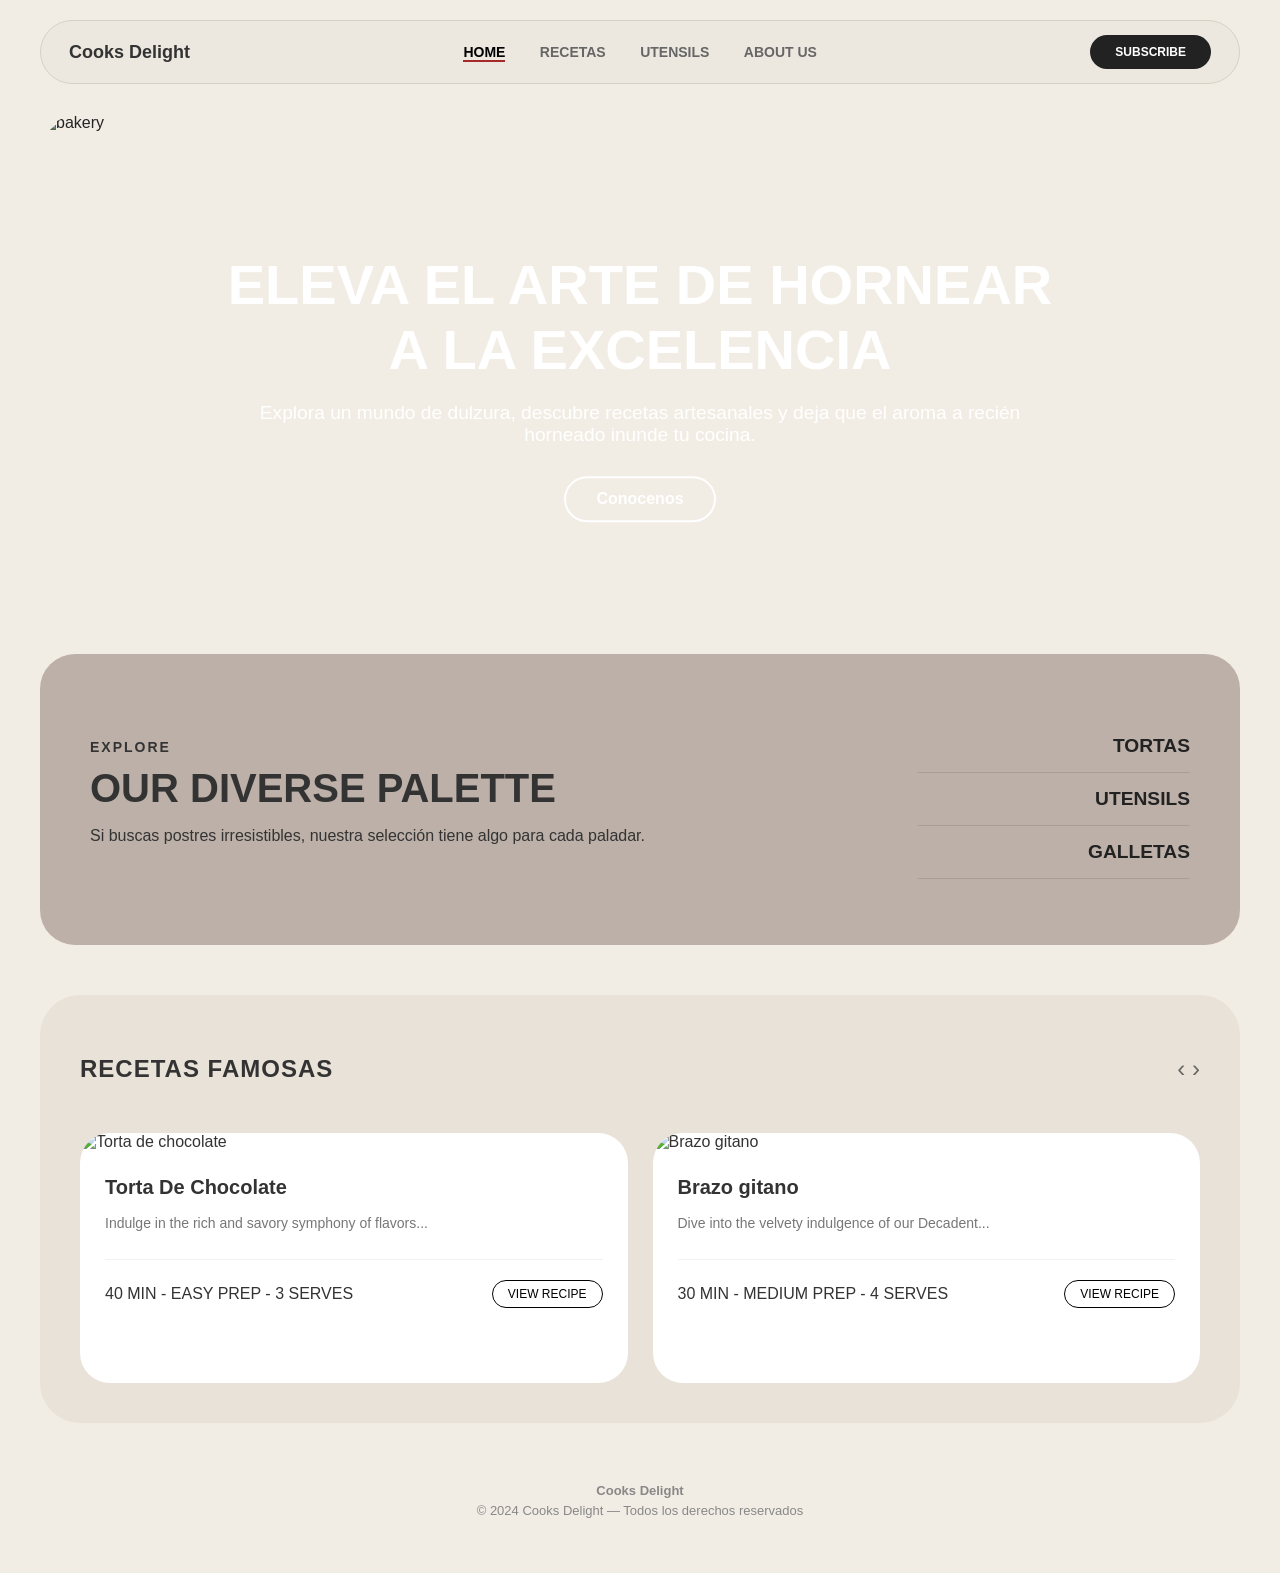
==== index.html @ b6baf839 "Rename Inicio.html to index.html" ====
<!DOCTYPE html>
<html lang="es">
<head>
    <meta charset="UTF-8">
    <title>Cooks Delight — Recetario</title>
    <link rel="stylesheet" href="style.css">
</head>
<body>

    <header>
        <div class="logo">Cooks Delight</div>
        <nav>
            <a href="Inicio.html" class="linea">Home</a>
            <a href="recetas.html">Recetas</a>
            <a href="utensils.html">Utensils</a>
            <a href="ABOUT US.html">About Us</a>
        </nav>
        <a href="SUSCRIBE.html" class="subscribe">Subscribe</a>
    </header>

    <main>
        <div class="banner">
            <img src="https://i.pinimg.com/736x/f3/13/a3/f313a300eccd07044f917df49540e6e6.jpg" alt="bakery">
            <div class="banner-text">
                <h2>Eleva el Arte de Hornear a la Excelencia</h2>
                <p>Explora un mundo de dulzura, descubre recetas artesanales y deja que el aroma a recién horneado inunde tu cocina.</p>
                <a href="ABOUT US.html" class="boton">Conocenos</a>
            </div>
        </div>

        <div class="especialidades">
            <div class="esp-info">
                <span>EXPLORE</span>
                <h2>OUR DIVERSE PALETTE</h2>
                <p>Si buscas postres irresistibles, nuestra selección tiene algo para cada paladar.</p>
            </div>
            <ul class="lista-categorias">
                <li><a href="Tortas.html">TORTAS</a></li>
                <li><a href="utensils.html">UTENSILS</a></li>
                <li><a href="Galletas.html">GALLETAS</a></li>
            </ul>
        </div>

        <section class="recetas">
            <div class="header-row">
                <h2>RECETAS FAMOSAS</h2>
                <div class="signo"> ‹ › </div>
            </div>

            <div class="grid-recetas">
                <article class="card-receta">
                    <img src="https://i.pinimg.com/1200x/69/18/2a/69182a825af5ed9f738c2f8cb7fec6d6.jpg" alt="Torta de chocolate">
                    <div class="card-body">
                        <h3>Torta De Chocolate</h3>
                        <p>Indulge in the rich and savory symphony of flavors...</p>
                        <footer>
                            <span class="meta">40 MIN - EASY PREP - 3 SERVES</span>
                            <a href="chocolate.html" class="recipe-link">VIEW RECIPE</a>
                        </footer>
                    </div>
                </article>

                <article class="card-receta">
                    <img src="https://i.pinimg.com/736x/73/40/bf/7340bfeecb222ffee7084b426afbef71.jpg" alt="Brazo gitano">
                    <div class="card-body">
                        <h3>Brazo gitano</h3>
                        <p>Dive into the velvety indulgence of our Decadent...</p>
                        <footer>
                            <span class="footer text">30 MIN - MEDIUM PREP - 4 SERVES</span>
                            <a href="brazo gitano.html" class="recipe-link">VIEW RECIPE</a>
                        </footer>
                    </div>
                </article>
            </div>
        </section>
    </main>

    <footer>
        <p><strong>Cooks Delight</strong></p>
        <p>© 2024 Cooks Delight — Todos los derechos reservados</p>
    </footer>

</body>
</html>
---- style.css ----
body {
    background-color: #f2ede4;
    font-family: 'Segoe UI', sans-serif;
    color: #333;
    margin: 0;
    padding: 0 40px;
}


header {
    display: flex;
    justify-content: space-between;
    align-items: center;
    background-color: #ede8df;
    border-radius: 50px;
    border: 1px solid #d8d0c4;
    padding-top: 14px;
    padding-bottom: 14px;
    padding-left: 28px;
    padding-right: 28px;
    margin-top: 20px;
    margin-bottom: 30px;
}

header .logo {
    font-weight: bold;
    font-size: 18px;
}

header nav a {
    text-decoration: none;
    color: #666;
    margin: 0 15px;
    font-size: 14px;
    font-weight: bold;
    text-transform: uppercase;
}

header nav a.linea {
    color: #000;
    border-bottom: 2px solid brown;
}

.subscribe {
    background: #222;
    color: white;
    border-radius: 25px;
    padding: 10px 25px;
    text-decoration: none;
    font-size: 12px;
    font-family: 'Segoe UI', sans-serif;
    font-weight: bold;
    text-transform: uppercase;
}


.banner {
    position: relative;
    height: 500px;
    border-radius: 40px;
    overflow: hidden;
    margin-bottom: 40px;
}

.banner img {
    width: 100%;
    height: 100%;
    object-fit: cover;
    filter: brightness(70%); /* Oscurece un poco la imagen para que se lea el texto + IA */
}

.banner-text {
    position: absolute;
    top: 50%;
    left: 50%;
    transform: translate(-50%, -50%);
    text-align: center;
    color: white;
    width: 70%;
}

.banner-text h2 {
    font-size: 3.5rem;
    text-transform: uppercase;
    margin-bottom: 15px;
}

.banner-text p {
    font-size: 1.2rem;
    margin-bottom: 30px;
}

.boton {
    background-color: transparent;
    color: white;
    border: 2px solid white;
    padding: 12px 30px;
    border-radius: 30px;
    font-weight: bold;
    display: inline-block;
    text-decoration: none;
}


.especialidades {
    background-color: #bcb0a8;
    border-radius: 35px;
    display: flex;
    justify-content: space-between;
    align-items: center;
    padding: 50px;
    margin-bottom: 50px;
}

.esp-info span {
    font-weight: bold;
    letter-spacing: 2px;
    font-size: 14px;
}

.esp-info h2 {
    font-size: 2.5rem;
    margin: 10px 0;
}

.lista-categorias {
    list-style: none;
    padding: 0;
    flex: 0.5;
}

.lista-categorias li {
    border-bottom: 1px solid rgba(0,0,0,0.1);
    padding: 15px 0;
    text-align: right;
}

.lista-categorias a {
    text-decoration: none;
    color: #222;
    font-weight: bold;
    font-size: 1.2rem;
}


.recetas  {
    background-color: #e9e2d8;
    padding: 40px;
    border-radius: 40px;
    margin-bottom: 60px;
}

.header-row {
    display: flex;
    justify-content: space-between;
    align-items: center;
    margin-bottom: 30px;
}

.header-row h2 {
    font-size: 24px;
    letter-spacing: 1px;
}

.signo {
    font-size: 24px;
    color: #666;
}

.grid-recetas {
    display: flex; 
    gap: 25px;
}

.card-receta {
    background-color: white;
    border-radius: 30px;
    flex: 1;
    overflow: hidden;
}

.card-receta img {
    width: 100%;
    height: 280px;
    object-fit: cover;
}

.card-body {
    padding: 25px;
}

.card-body h3 {
    margin: 0 0 10px;
    font-size: 20px;
}

.card-body p {
    color: #777;
    font-size: 14px;
    line-height: 1.5;
}

.card-body footer {
    display: flex;
    justify-content: space-between;
    align-items: center;
    margin-top: 25px;
    border-top: 1px solid #f2f2f2;
    padding-top: 20px;
}

.footer text {
    font-size: 10px;
    font-weight: bold;
    color: #444444fe;
}

.recipe-link {
    text-decoration: none;
    color: black;
    border: 1px solid black;
    padding: 6px 15px;
    border-radius: 20px;
    font-size: 12px;
}


footer {
    text-align: center;
    padding-bottom: 50px;
}

footer p {
    color: #888;
    font-size: 13px;
    margin: 5px 0;
}
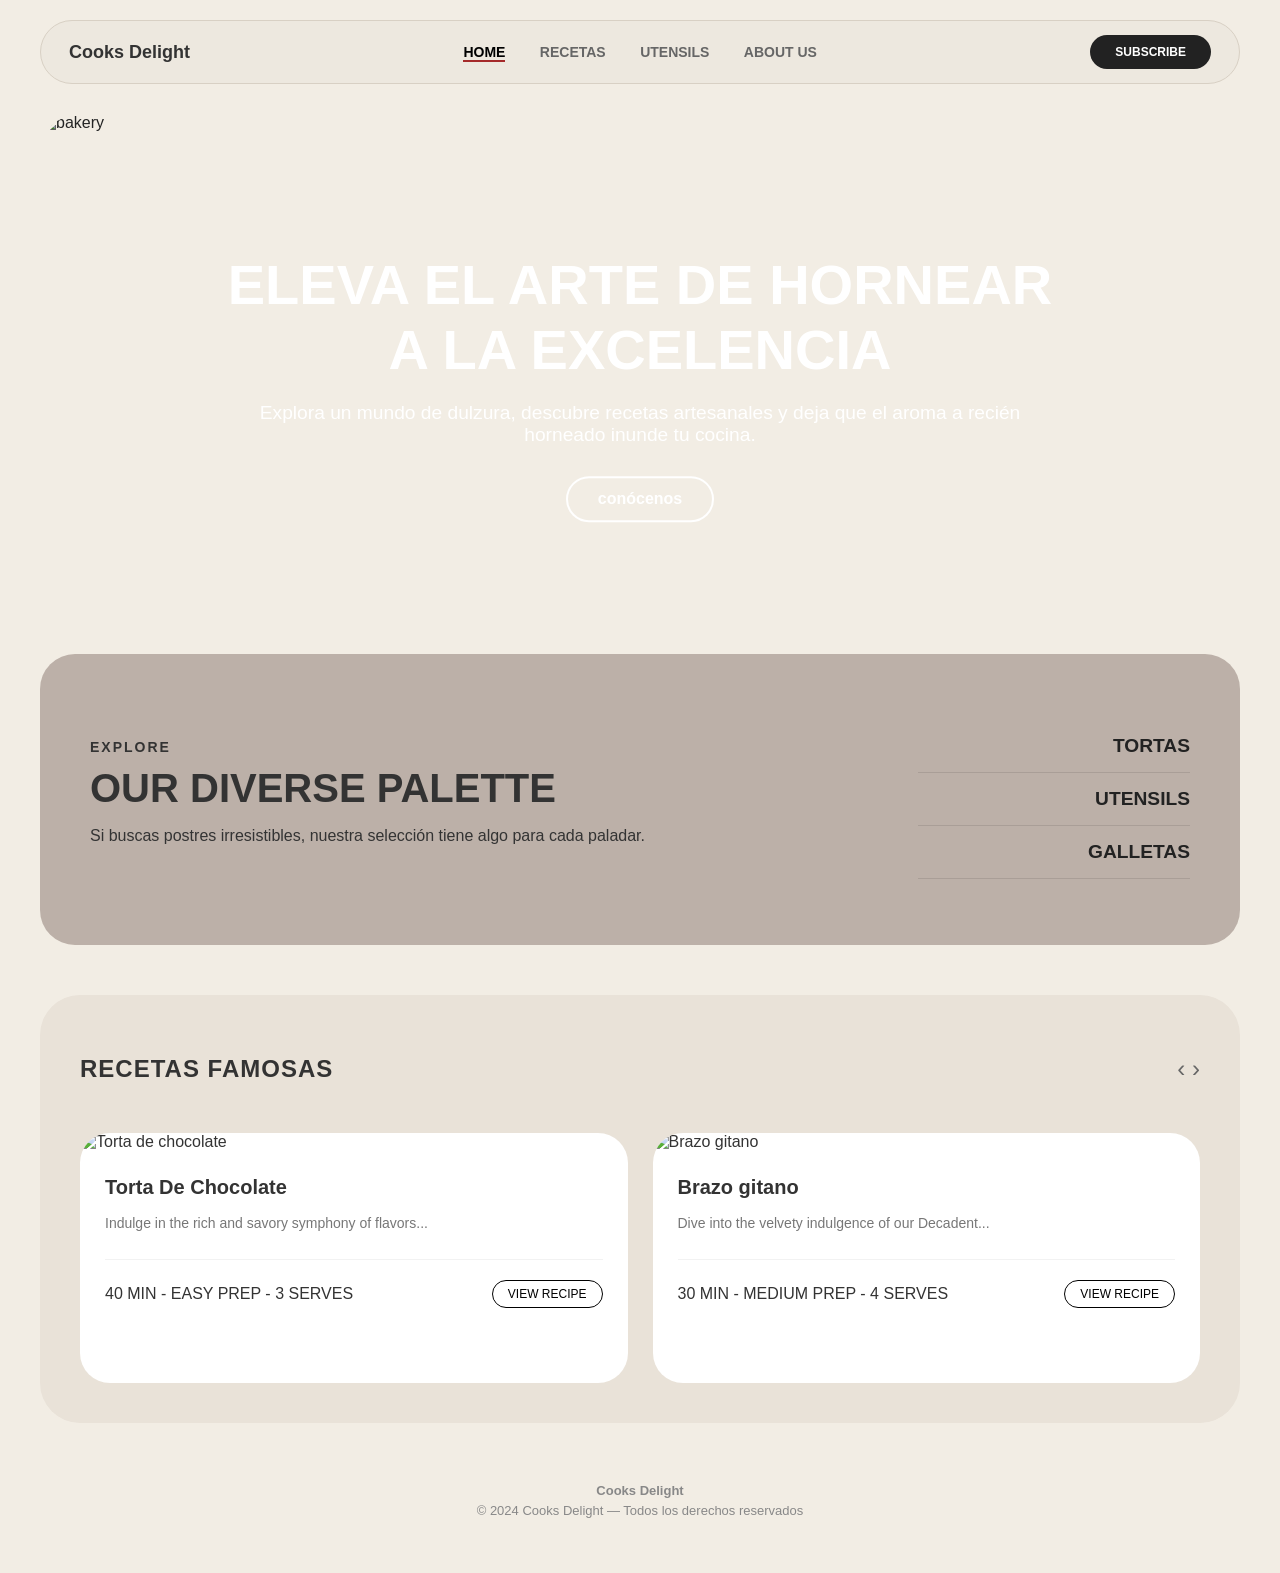
==== commit 6d52e0e8: "Update index.html" ====
--- a/index.html
+++ b/index.html
@@ -2,6 +2,16 @@
 <html lang="es">
 <head>
     <meta charset="UTF-8">
+    <!-- Google tag (gtag.js) -->
+<script async src="https://www.googletagmanager.com/gtag/js?id=G-QPFP0LJFKX"></script>
+<script>
+  window.dataLayer = window.dataLayer || [];
+  function gtag(){dataLayer.push(arguments);}
+  gtag('js', new Date());
+
+  gtag('config', 'G-QPFP0LJFKX');
+</script>
+    
     <title>Cooks Delight — Recetario</title>
     <link rel="stylesheet" href="style.css">
 </head>
@@ -10,7 +20,7 @@
     <header>
         <div class="logo">Cooks Delight</div>
         <nav>
-            <a href="Inicio.html" class="linea">Home</a>
+            <a href="index.html" class="linea">Home</a>
             <a href="recetas.html">Recetas</a>
             <a href="utensils.html">Utensils</a>
             <a href="ABOUT US.html">About Us</a>
@@ -24,7 +34,7 @@
             <div class="banner-text">
                 <h2>Eleva el Arte de Hornear a la Excelencia</h2>
                 <p>Explora un mundo de dulzura, descubre recetas artesanales y deja que el aroma a recién horneado inunde tu cocina.</p>
-                <a href="ABOUT US.html" class="boton">Conocenos</a>
+                <a href="ABOUT US.html" class="boton">conócenos</a>
             </div>
         </div>
 
@@ -35,7 +45,7 @@
                 <p>Si buscas postres irresistibles, nuestra selección tiene algo para cada paladar.</p>
             </div>
             <ul class="lista-categorias">
-                <li><a href="Tortas.html">TORTAS</a></li>
+                <li><a href="tortas.html">TORTAS</a></li>
                 <li><a href="utensils.html">UTENSILS</a></li>
                 <li><a href="Galletas.html">GALLETAS</a></li>
             </ul>
